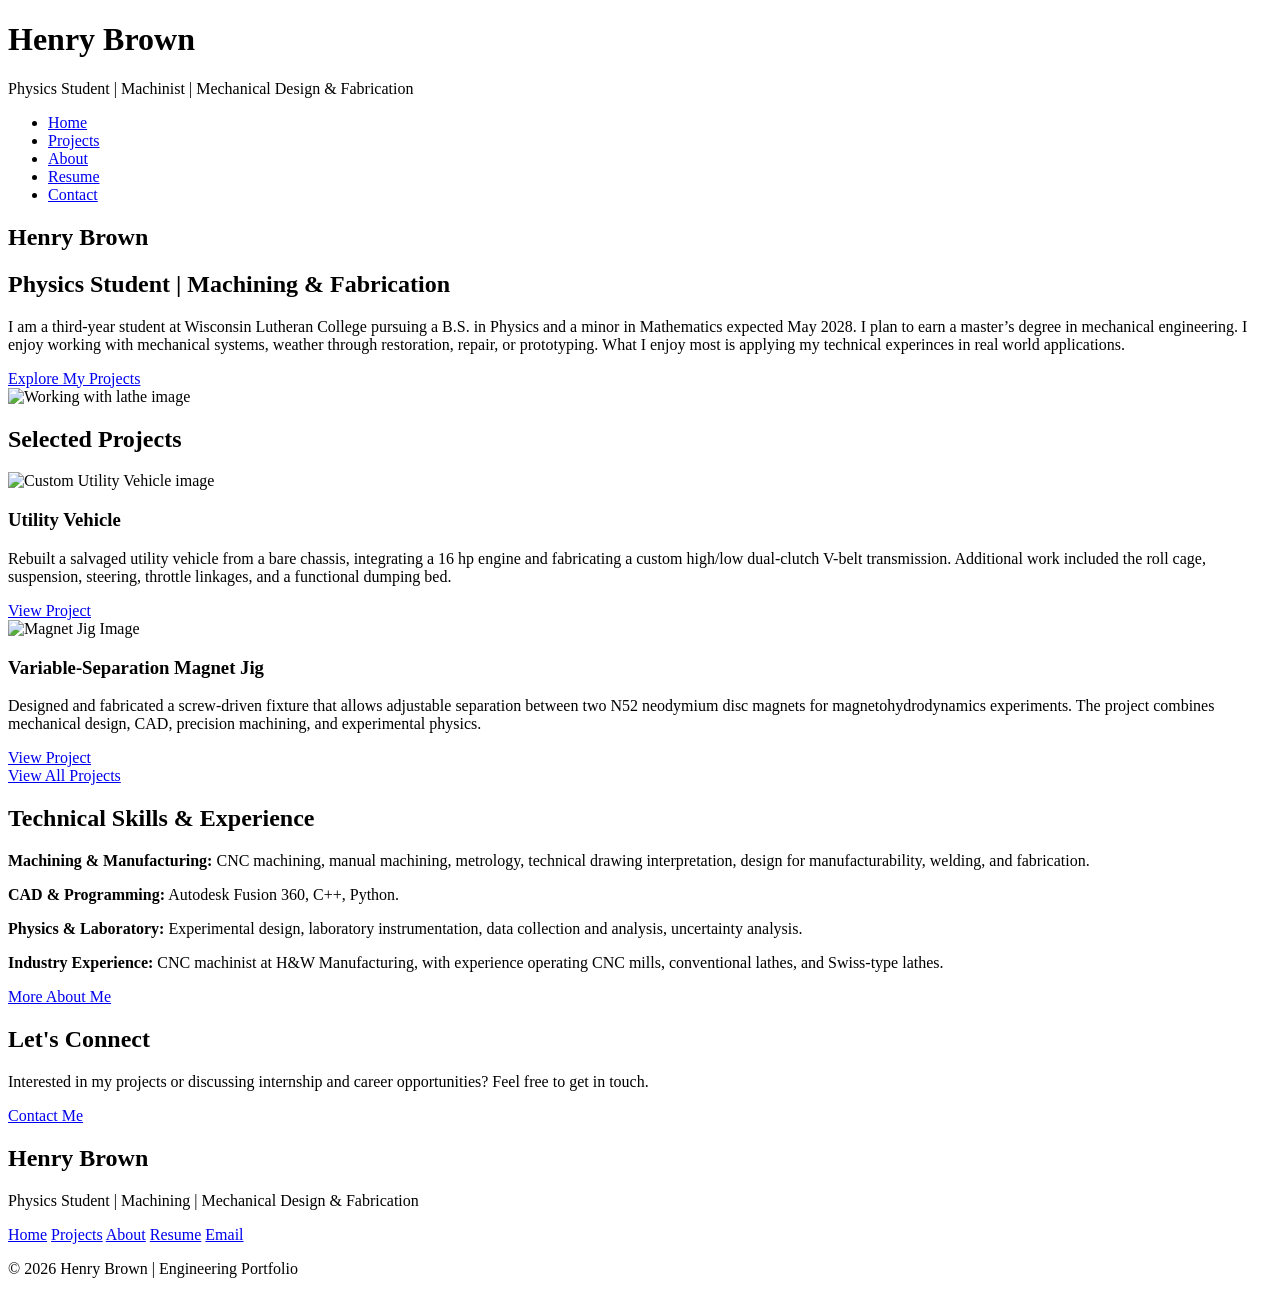
==== index.html @ 11b1290c "Add files via upload initial upload" ====
<!DOCTYPE html>
<html lang="en">
<head>
    <meta charset="UTF-8">
    <meta name="viewport" content="width=device-width, initial-scale=1.0">
    <link rel="stylesheet" href="css/style.css">
    <title>Henry Brown | Engineering Portfolio</title>
    <link rel="apple-touch-icon" sizes="180x180" href="favicon_io/apple-touch-icon.png">
    <link rel="icon" type="image/png" sizes="32x32" href="favicon_io/favicon-32x32.png">
    <link rel="icon" type="image/png" sizes="16x16" href="favicon_io/favicon-16x16.png">
    <link rel="manifest" href="favicon_io/site.webmanifest">
</head>
<body>
    <header>
        <h1 class="title">Henry Brown</h1>
        <p>Physics Student | Machinist | Mechanical Design & Fabrication</p>
    </header>
    <nav>
        <ul>
            <li><a href="index.html">Home</a></li>
            <li><a href="projects.html">Projects</a></li>
            <li><a href="about.html">About</a></li>
            <li><a href="resume.html">Resume</a></li>
            <li><a href="contact.html">Contact</a></li>
        </ul>
    </nav>
    <section class="intro">
        <div class="intro_text">
            <h1>Henry Brown</h1>
            <h2>Physics Student | Machining & Fabrication</h2>
            <p>
                I am a third-year student at Wisconsin Lutheran College pursuing a B.S. in Physics and a minor in Mathematics expected May 2028. I plan to earn a master’s degree in mechanical engineering. I enjoy working with mechanical systems, weather through restoration, repair, or prototyping. What I enjoy most is applying my technical experinces in real world applications.
            </p>
            <a href="projects.html">Explore My Projects</a>
        </div>

        <div class="intro_image">
            <img src="images/lathework.jpeg" alt="Working with lathe image">
        </div>
    </section>
    <section class="featured_projects">
        <h2>Selected Projects</h2>
        <div class="project_grid">
            <article class="project_card">
                <img src="images/Buggy.jpeg" alt="Custom Utility Vehicle image">
                <h3>Utility Vehicle</h3>
                <p>Rebuilt a salvaged utility vehicle from a bare chassis,
                    integrating a 16 hp engine and fabricating a custom
                    high/low dual-clutch V-belt transmission. Additional work
                    included the roll cage, suspension, steering, throttle
                    linkages, and a functional dumping bed.  </p>
                <a href="projects/utility-vehicle.html">
                    View Project
                </a>
            </article>

            <article class="project_card">
                <img src="images/MagnetJig.png" alt="Magnet Jig Image">
                <h3>Variable-Separation Magnet Jig</h3>
                <p> Designed and fabricated a screw-driven fixture that allows
                    adjustable separation between two N52 neodymium disc magnets
                    for magnetohydrodynamics experiments. The project combines
                    mechanical design, CAD, precision machining, and experimental
                    physics.</p>
                <a href="projects/magnet-jig.html">
                    View Project
                </a>
            </article>
        </div>

        <a href="projects.html">View All Projects</a>
    </section>
    <section class="technical_background">
        <h2>Technical Skills & Experience</h2>

        <p>
            <strong>Machining & Manufacturing:</strong>
            CNC machining, manual machining, metrology, technical
            drawing interpretation, design for manufacturability,
            welding, and fabrication.
        </p>

        <p>
            <strong>CAD & Programming:</strong>
            Autodesk Fusion 360, C++, Python.
        </p>

        <p>
            <strong>Physics & Laboratory:</strong>
            Experimental design, laboratory instrumentation,
            data collection and analysis, uncertainty analysis.
        </p>

        <p>
            <strong>Industry Experience:</strong>
            CNC machinist at H&W Manufacturing, with experience
            operating CNC mills, conventional lathes, and Swiss-type
            lathes.
        </p>

        <a href="about.html">More About Me</a>
    </section>
    <section class="contact">
        <h2>Let's Connect</h2>
        <p> Interested in my projects or discussing internship
            and career opportunities? Feel free to get in touch.</p>
        <a href="contact.html">Contact Me</a>
    </section>


    <footer>
        <div class="footer_main">
            <div class="footer_title">
                <h2>Henry Brown</h2>
                <p>Physics Student | Machining | Mechanical Design & Fabrication</p>
            </div>

            <div class="footer_links">
                <a href="index.html">Home</a>
                <a href="projects.html">Projects</a>
                <a href="about.html">About</a>
                <a href="resume.html">Resume</a>
                <a href="mailto:henrywbrown15@gmail.com">Email</a>
            </div>
        </div>

        <div class="footer_bottom">
            <p>&copy; 2026 Henry Brown | Engineering Portfolio</p>
        </div>
    </footer>
</body>
</html>
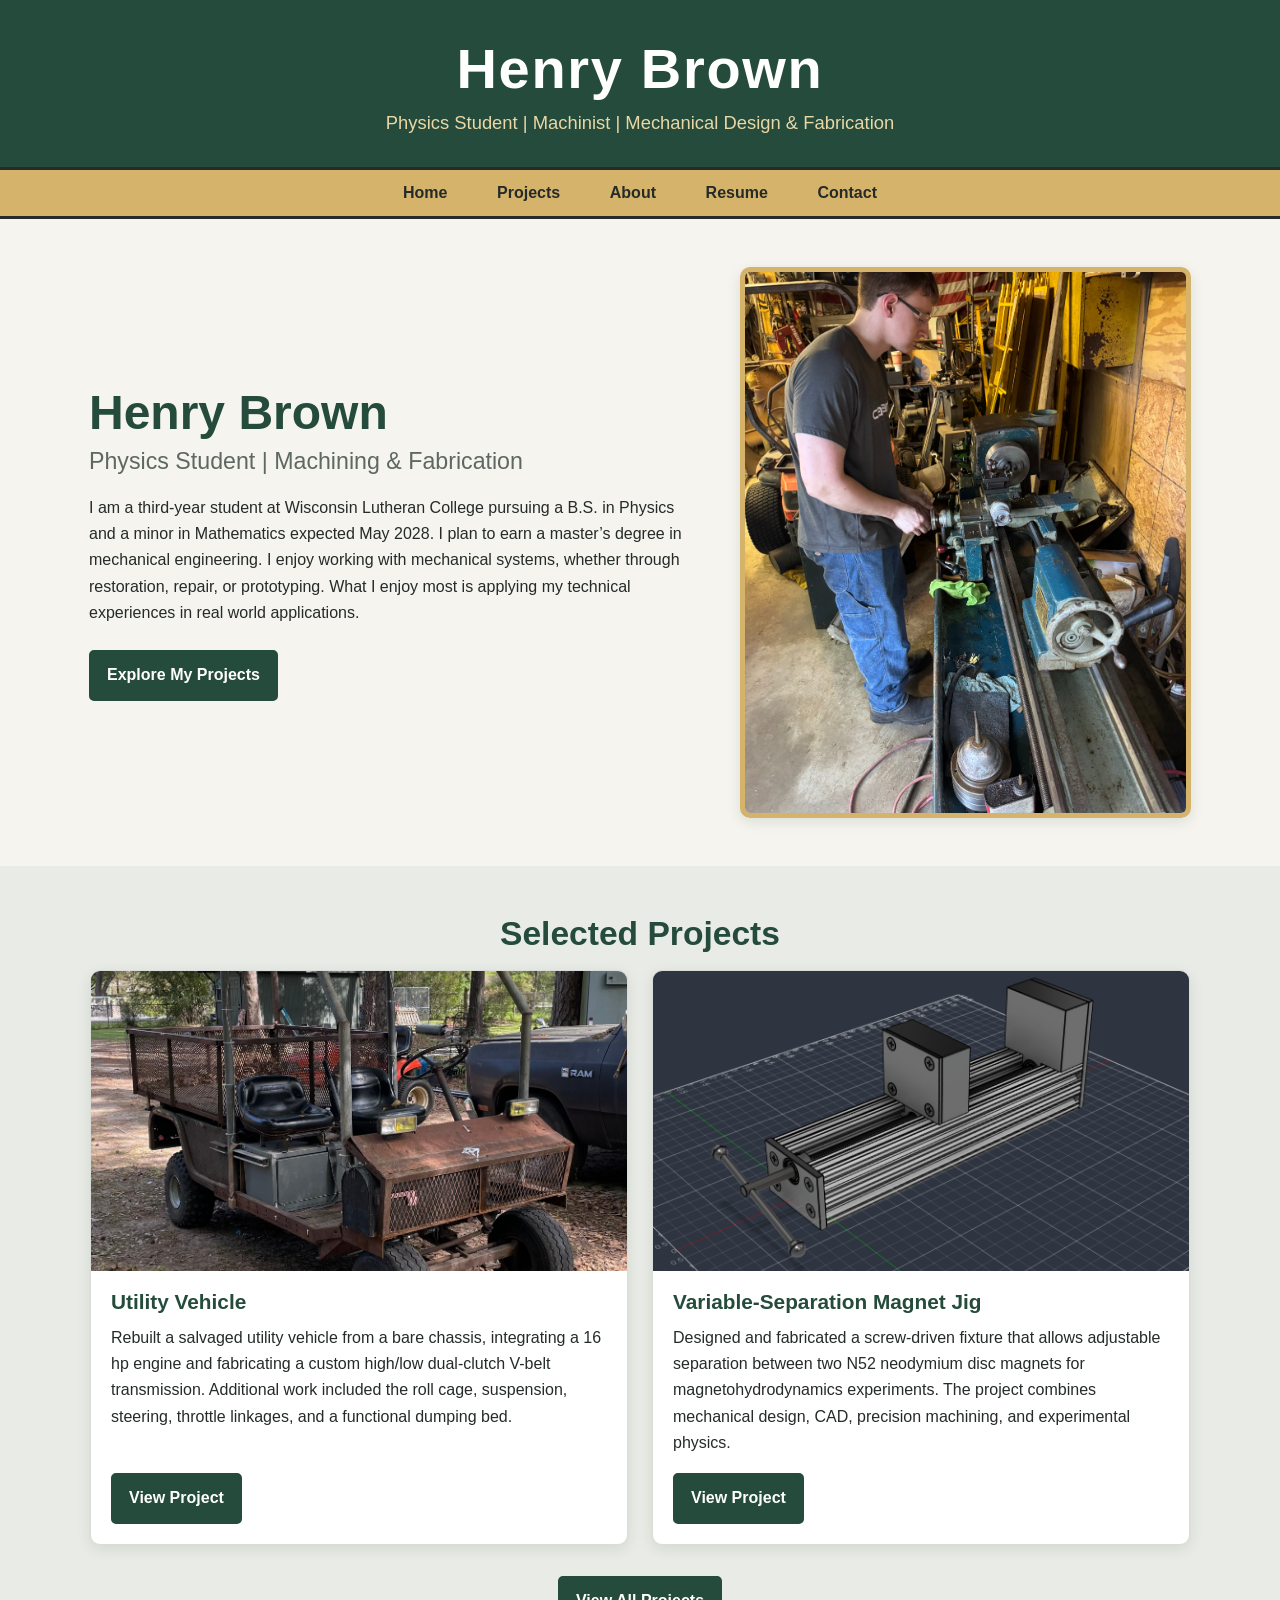
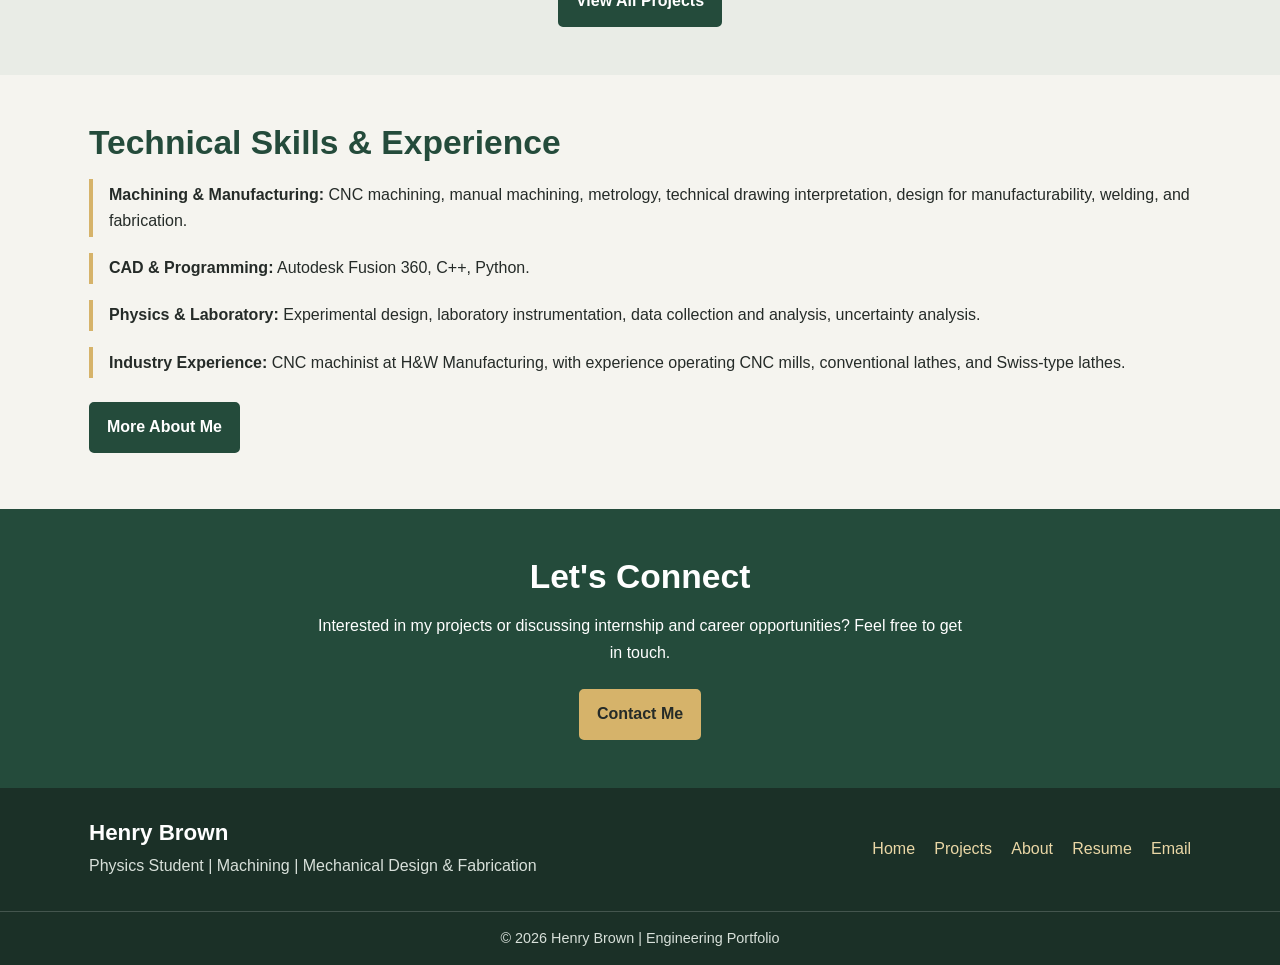
==== commit 524b1a73: "fix typos in index.html" ====
--- a/index.html
+++ b/index.html
@@ -29,7 +29,7 @@
             <h1>Henry Brown</h1>
             <h2>Physics Student | Machining & Fabrication</h2>
             <p>
-                I am a third-year student at Wisconsin Lutheran College pursuing a B.S. in Physics and a minor in Mathematics expected May 2028. I plan to earn a master’s degree in mechanical engineering. I enjoy working with mechanical systems, weather through restoration, repair, or prototyping. What I enjoy most is applying my technical experinces in real world applications.
+                I am a third-year student at Wisconsin Lutheran College pursuing a B.S. in Physics and a minor in Mathematics expected May 2028. I plan to earn a master’s degree in mechanical engineering. I enjoy working with mechanical systems, whether through restoration, repair, or prototyping. What I enjoy most is applying my technical experiences in real world applications.
             </p>
             <a href="projects.html">Explore My Projects</a>
         </div>
@@ -129,4 +129,4 @@
         </div>
     </footer>
 </body>
-</html>+</html>
--- a/css/style.css
+++ b/css/style.css
@@ -0,0 +1,554 @@
+/* Henry Brown | Engineering Portfolio
+   Consolidated responsive stylesheet. Replace css/style.css with this file. */
+
+/* 1. Theme and global defaults */
+:root {
+    --green: #244b3b;
+    --green-light: #3f6b55;
+    --green-dark: #1b3027;
+    --gold: #d6b36a;
+    --gold-light: #ead7a6;
+    --ink: #252b28;
+    --muted: #5e6862;
+    --paper: #f5f4ef;
+    --white: #fff;
+    --line: #d8ddd7;
+    --shadow: 0 4px 14px rgba(24, 38, 30, .10);
+    --radius: 10px;
+    --content-width: 1150px;
+}
+
+*, *::before, *::after { box-sizing: border-box; }
+html { scroll-behavior: smooth; -webkit-text-size-adjust: 100%; }
+body {
+    margin: 0;
+    background: var(--paper);
+    color: var(--ink);
+    font: 16px/1.65 Arial, Helvetica, sans-serif;
+}
+img, video { display: block; max-width: 100%; }
+h1, h2, h3, h4 { margin-top: 0; line-height: 1.2; overflow-wrap: break-word; }
+h2 { margin-bottom: 1rem; color: var(--green); font-size: clamp(1.55rem, 3vw, 2.1rem); }
+p { margin-top: 0; }
+a { color: var(--green); text-underline-offset: 3px; overflow-wrap: anywhere; }
+a:hover { color: #805d1b; }
+a:focus-visible, button:focus-visible { outline: 3px solid var(--gold); outline-offset: 3px; }
+button { font: inherit; }
+main, section, article { min-width: 0; }
+
+/* 2. Header and navigation */
+header {
+    padding: clamp(1.5rem, 4vw, 2.2rem) 1.25rem 1.8rem;
+    background: var(--green);
+    color: var(--white);
+    text-align: center;
+}
+header .title {
+    margin: 0 0 .35rem;
+    color: var(--white);
+    font-size: clamp(2rem, 5vw, 3.5rem);
+    letter-spacing: .03em;
+}
+header p { margin: 0; color: var(--gold-light); font-size: clamp(.9rem, 2vw, 1.15rem); }
+nav {
+    width: 100%;
+    margin: 0;
+    padding: 0;
+    background: var(--gold);
+    box-shadow: inset 0 3px var(--ink), inset 0 -3px var(--ink);
+}
+nav ul {
+    display: flex;
+    flex-wrap: wrap;
+    align-items: stretch;
+    justify-content: center;
+    max-width: 1100px;
+    margin: 0 auto;
+    padding: 0;
+    list-style: none;
+}
+nav li { display: flex; margin: 0; padding: 0; }
+nav a {
+    display: flex;
+    align-items: center;
+    justify-content: center;
+    min-height: 52px;
+    padding: .85rem clamp(.8rem, 2vw, 1.55rem);
+    color: var(--ink);
+    font-size: 1rem;
+    font-weight: 700;
+    line-height: 1.3;
+    text-align: center;
+    text-decoration: none;
+    transition: background-color .18s ease, color .18s ease;
+}
+nav a:hover, nav a:focus-visible { background: var(--green-light); color: var(--white); }
+
+/* 3. Shared call-to-action links */
+.intro_text > a, .project_card > a, .featured_projects > a,
+.technical_background > a, .contact > a, .category_card > a,
+body > p:first-of-type a {
+    display: inline-block;
+    margin-top: .45rem;
+    padding: .65rem 1rem;
+    border: 2px solid var(--green);
+    border-radius: 5px;
+    background: var(--green);
+    color: var(--white);
+    font-weight: 700;
+    text-decoration: none;
+    transition: background-color .18s ease, border-color .18s ease;
+}
+.intro_text > a:hover, .project_card > a:hover, .featured_projects > a:hover,
+.technical_background > a:hover, .contact > a:hover, .category_card > a:hover,
+body > p:first-of-type a:hover {
+    border-color: var(--green-light);
+    background: var(--green-light);
+    color: var(--white);
+}
+
+/* 4. Homepage */
+.intro, .featured_projects, .technical_background, .contact,
+.projects_page, .resume_page {
+    margin-right: auto;
+    margin-left: auto;
+    padding: 3rem 1.5rem;
+}
+.intro {
+    display: grid;
+    grid-template-columns: minmax(0, 1.15fr) minmax(0, .85fr);
+    align-items: center;
+    gap: clamp(1.5rem, 4vw, 2.5rem);
+    max-width: var(--content-width);
+}
+.intro_text h1 { margin-bottom: .4rem; color: var(--green); font-size: clamp(2rem, 4vw, 3rem); }
+.intro_text h2 { margin-bottom: 1.2rem; color: var(--muted); font-size: clamp(1.1rem, 2.5vw, 1.45rem); font-weight: 500; }
+.intro_text p { max-width: 680px; }
+.intro_image { min-width: 0; }
+.intro_image img {
+    width: 100%;
+    height: clamp(300px, 43vw, 600px);
+    border: 5px solid var(--gold);
+    border-radius: var(--radius);
+    box-shadow: var(--shadow);
+    object-fit: cover;
+    object-position: center;
+}
+.featured_projects { max-width: none; background: #e9ece6; text-align: center; }
+.featured_projects > h2, .featured_projects > .project_grid, .featured_projects > a {
+    max-width: 1100px;
+    margin-right: auto;
+    margin-left: auto;
+}
+.project_grid {
+    display: grid;
+    grid-template-columns: repeat(2, minmax(0, 1fr));
+    gap: 1.5rem;
+    margin-bottom: 1.5rem;
+    text-align: left;
+}
+.project_card, .category_card {
+    display: flex;
+    min-width: 0;
+    flex-direction: column;
+    overflow: hidden;
+    border: 1px solid var(--line);
+    border-radius: var(--radius);
+    background: var(--white);
+    box-shadow: var(--shadow);
+}
+.project_card img { width: 100%; height: 300px; object-fit: cover; }
+.project_card h3, .category_card h3 {
+    margin: 1.2rem 1.25rem .6rem;
+    color: var(--green);
+    font-size: 1.3rem;
+}
+.project_card p, .category_card p { margin: 0 1.25rem 1rem; }
+.project_card > a, .category_card > a { align-self: flex-start; margin: auto 1.25rem 1.25rem; }
+.technical_background { max-width: var(--content-width); padding-bottom: 3.5rem; }
+.technical_background p { margin-bottom: 1rem; padding: .15rem 0 .15rem 1rem; border-left: 4px solid var(--gold); }
+.contact { max-width: none; background: var(--green); color: var(--white); text-align: center; }
+.contact h2 { color: var(--white); }
+.contact p { max-width: 650px; margin-right: auto; margin-left: auto; }
+.contact > a { border-color: var(--gold); background: var(--gold); color: var(--ink); }
+.contact > a:hover { border-color: var(--gold-light); background: var(--gold-light); color: var(--ink); }
+
+/* 5. Projects overview */
+.projects_page { max-width: var(--content-width); min-height: 60vh; }
+.projects_intro { max-width: 780px; margin: 0 auto 2rem; text-align: center; }
+.projects_intro p { color: var(--muted); font-size: 1.05rem; }
+.project_categories { display: grid; grid-template-columns: repeat(2, minmax(0, 1fr)); gap: 1.5rem; }
+.category_card img { width: 100%; height: 320px; object-fit: cover; }
+
+/* 6. Resume */
+.resume_page { max-width: 950px; padding-top: 2.5rem; }
+.resume_intro { margin-bottom: 2rem; padding-bottom: 1rem; border-bottom: 3px solid var(--gold); }
+.resume_intro h2 { margin-bottom: .5rem; }
+.resume_intro p { margin-bottom: 0; }
+.resume_section { margin-bottom: 2rem; }
+.resume_section > h3 { margin-bottom: 1rem; padding-bottom: .45rem; border-bottom: 2px solid var(--gold); color: var(--green); font-size: 1.35rem; }
+.resume_item { margin-bottom: 1.5rem; }
+.resume_item h4 { margin-bottom: .25rem; font-size: 1.08rem; }
+.resume_item p { margin-bottom: .6rem; color: var(--muted); }
+.resume_item ul, .resume_section > ul { margin-top: .4rem; padding-left: 1.4rem; }
+.resume_item li, .resume_section li { margin-bottom: .35rem; }
+/* Existing resume PDF link if it is a direct paragraph under body. */
+body > p:first-of-type { margin: 1rem auto; padding: 0 1.5rem; text-align: center; }
+
+/* 7. Contact page */
+.contact_page {
+    max-width: 1000px;
+    min-height: 60vh;
+    margin-right: auto;
+    margin-left: auto;
+    padding: 3rem 1.5rem 4rem;
+}
+.contact_intro { max-width: 700px; margin: 0 auto 2.5rem; text-align: center; }
+.contact_intro h2 { margin-bottom: 1rem; }
+.contact_intro p { color: var(--muted); font-size: 1.05rem; }
+.contact_details { display: grid; grid-template-columns: repeat(3, minmax(0, 1fr)); gap: 1.5rem; }
+.contact_item {
+    min-width: 0;
+    overflow-wrap: anywhere;
+    padding: 1.5rem;
+    border: 1px solid var(--line);
+    border-top: 4px solid var(--gold);
+    border-radius: 8px;
+    background: var(--white);
+    box-shadow: var(--shadow);
+}
+.contact_item h3 { margin-bottom: .75rem; color: var(--green); font-size: 1.2rem; }
+.contact_item p { margin-bottom: 0; }
+.contact_item a { font-weight: 600; }
+.contact_item a:hover { color: var(--green-light); }
+
+/* 8. Individual project pages */
+.project_page { max-width: 1200px; margin: 0 auto; padding: 3rem 1.5rem; }
+.project_intro { max-width: 850px; margin: 0 auto 3rem; text-align: center; }
+.project_intro h2 { margin-bottom: 1.25rem; font-size: clamp(1.8rem, 4vw, 2.6rem); }
+.project_intro p { color: var(--muted); font-size: 1.05rem; line-height: 1.8; text-align: left; }
+.project_details { display: flex; flex-direction: column; gap: 2rem; }
+.project_row {
+    display: grid;
+    grid-template-columns: repeat(2, minmax(0, 1fr));
+    align-items: center;
+    gap: 2rem;
+    min-width: 0;
+    overflow: hidden;
+    padding: 1.5rem;
+    border: 1px solid var(--line);
+    border-radius: var(--radius);
+    background: var(--white);
+    box-shadow: var(--shadow);
+}
+.project_row img { width: 100%; height: 400px; border-radius: 7px; object-fit: cover; }
+.project_row.reverse img { order: 2; }
+.project_row.reverse .project_text { order: 1; }
+.project_text { min-width: 0; }
+.project_text h3 { margin-bottom: 1rem; color: var(--green); font-size: 1.5rem; }
+.project_text p { margin-bottom: 0; line-height: 1.8; }
+
+.project_gallery {
+    display: grid;
+    grid-template-columns: repeat(3, minmax(0, 1fr));
+    gap: 1.25rem;
+    margin-top: 3rem;
+}
+.project_gallery img, .project_gallery video {
+    width: 100%;
+    height: 350px;
+    border: 1px solid var(--line);
+    border-radius: 8px;
+    background: var(--ink);
+}
+.project_gallery img { object-fit: cover; }
+.project_gallery video { object-fit: contain; }
+
+/* Artwork and restorations: larger images, complete image visible. */
+.art_page .project_row, .restoration_page .project_row {
+    grid-template-columns: minmax(0, 1.3fr) minmax(0, 1fr);
+    gap: 35px;
+    margin-bottom: 40px;
+}
+.art_page .project_row.reverse, .restoration_page .project_row.reverse {
+    grid-template-columns: minmax(0, 1fr) minmax(0, 1.3fr);
+}
+.art_page .project_row img, .restoration_page .project_row img {
+    width: 100%;
+    height: 450px;
+    padding: 10px;
+    background: var(--white);
+    object-fit: contain;
+}
+.finalimagemagnetjig { height: 500px !important; }
+
+/* Optional restoration photo/video grid */
+.restoration_page .project_gallery {
+    grid-template-columns: repeat(3, minmax(0, 1fr));
+    gap: 25px;
+    margin-top: 40px;
+}
+.restoration_page .project_gallery img, .restoration_page .project_gallery video {
+    width: 100%;
+    height: 450px;
+    padding: 10px;
+    border-radius: 8px;
+    background: var(--white);
+    object-fit: contain;
+}
+
+/* Restoration image carousel */
+.restoration_carousel {
+    display: flex;
+    align-items: center;
+    justify-content: center;
+    gap: 20px;
+    max-width: 1000px;
+    margin: 40px auto 10px;
+}
+.carousel_view { flex: 1; min-width: 0; text-align: center; }
+.carousel_view img {
+    width: 100%;
+    height: 550px;
+    border-radius: 8px;
+    background: var(--white);
+    object-fit: contain;
+}
+.carousel_btn {
+    display: inline-flex;
+    flex: 0 0 48px;
+    align-items: center;
+    justify-content: center;
+    width: 48px;
+    height: 48px;
+    padding: 0;
+    border: 0;
+    border-radius: 50%;
+    background: var(--green);
+    color: var(--white);
+    font-size: 1.3rem;
+    cursor: pointer;
+    transition: background-color .18s ease;
+}
+.carousel_btn:hover, .carousel_btn:focus-visible { background: var(--green-light); }
+.carousel_counter { margin-bottom: 40px; color: var(--muted); font-size: .95rem; text-align: center; }
+
+/* 9. About page */
+.about_page { width: min(90%, 1100px); margin: 0 auto; padding: 45px 0 60px; }
+.about_intro {
+    display: flex;
+    align-items: center;
+    gap: 30px;
+    margin-bottom: 30px;
+    padding: 35px 40px;
+    border-left: 5px solid var(--gold);
+    border-radius: 8px;
+    background: var(--white);
+    box-shadow: var(--shadow);
+}
+.about_text { flex: 1 1 auto; min-width: 0; }
+.about_intro h1 { margin: 0 0 20px; color: var(--green); font-size: clamp(1.8rem, 3vw, 2.2rem); }
+.about_intro p { margin: 0; color: var(--ink); font-size: 1.05rem; line-height: 1.9; }
+.about_intro img {
+    flex: 0 1 280px;
+    width: 280px;
+    max-width: 40%;
+    aspect-ratio: 3 / 4;
+    border-radius: 8px;
+    object-fit: cover;
+}
+.about_section {
+    margin-bottom: 25px;
+    padding: 30px 40px;
+    border: 1px solid var(--line);
+    border-radius: 8px;
+    background: var(--white);
+    box-shadow: var(--shadow);
+}
+.about_section h2 { margin: 0 0 16px; padding-bottom: 10px; border-bottom: 2px solid var(--gold-light); color: var(--green); font-size: 1.6rem; }
+.about_section p { margin: 0; color: var(--ink); font-size: 1.02rem; line-height: 1.9; }
+
+/* 10. Footer */
+footer { background: var(--green-dark); color: var(--white); }
+.footer_main {
+    display: flex;
+    align-items: center;
+    justify-content: space-between;
+    flex-wrap: wrap;
+    gap: 2rem;
+    max-width: 1150px;
+    margin: 0 auto;
+    padding: 2rem 1.5rem;
+}
+.footer_title h2 { margin-bottom: .35rem; color: var(--white); font-size: 1.4rem; }
+.footer_title p { margin-bottom: 0; color: #d8e0da; }
+.footer_links { display: flex; flex-wrap: wrap; gap: .75rem 1.2rem; }
+.footer_links a { color: var(--gold-light); text-decoration: none; }
+.footer_links a:hover { color: var(--white); text-decoration: underline; }
+.footer_bottom { padding: .9rem 1.5rem; border-top: 1px solid rgba(255, 255, 255, .18); text-align: center; }
+.footer_bottom p { margin: 0; color: #d8e0da; font-size: .9rem; }
+
+/* 11. Tablet: reduce columns and image heights */
+@media (max-width: 900px) {
+    .intro { grid-template-columns: minmax(0, 1fr) minmax(0, .8fr); }
+    .intro_image img { height: 440px; }
+
+    .project_row, .art_page .project_row, .restoration_page .project_row,
+    .art_page .project_row.reverse, .restoration_page .project_row.reverse {
+        grid-template-columns: repeat(2, minmax(0, 1fr));
+        gap: 1.25rem;
+        padding: 1.25rem;
+    }
+    .project_row img, .art_page .project_row img, .restoration_page .project_row img { height: 320px; }
+    .project_text h3 { font-size: 1.3rem; }
+
+    .project_gallery, .restoration_page .project_gallery { grid-template-columns: repeat(2, minmax(0, 1fr)); }
+    .project_gallery img, .project_gallery video,
+    .restoration_page .project_gallery img, .restoration_page .project_gallery video { height: 320px; }
+
+    .contact_details { grid-template-columns: repeat(2, minmax(0, 1fr)); }
+}
+
+/* 12. Phones */
+@media (max-width: 640px) {
+    body { font-size: 15px; }
+    header { padding: 1.5rem 1rem 1.3rem; }
+    header .title { font-size: clamp(1.9rem, 8vw, 2.5rem); }
+    header p { max-width: 34rem; margin: 0 auto; line-height: 1.5; }
+    nav ul {
+        flex-direction: column;
+        align-items: center;
+        gap: 0;
+        padding-left: 0;
+        width: 100%;
+    }
+
+    nav li {
+        width: 100%;
+        text-align: center;
+        border-bottom: 2px solid #282D29;
+    }
+
+    nav li:last-child {
+        border-bottom: none;
+    }
+
+    nav a {
+        display: block;
+        width: 100%;
+        box-sizing: border-box;
+        text-align: center;
+        padding: 10px;
+        border: none;
+    }
+
+
+    .intro, .featured_projects, .technical_background, .contact,
+    .projects_page, .resume_page { padding: 2rem 1rem; }
+    .intro { grid-template-columns: minmax(0, 1fr); gap: 1.5rem; }
+    .intro_image { width: 100%; max-width: 520px; margin: 0 auto; }
+    .intro_image img { height: auto; max-height: 380px; aspect-ratio: 4 / 3; object-fit: cover; }
+
+    .project_grid, .project_categories { grid-template-columns: minmax(0, 1fr); gap: 1rem; }
+    .project_card img, .category_card img {
+        height: auto;
+        max-height: 360px;
+        aspect-ratio: 4 / 3;
+        object-fit: cover;
+    }
+    .project_card h3, .category_card h3 { margin-right: 1rem; margin-left: 1rem; }
+    .project_card p, .category_card p { margin-right: 1rem; margin-left: 1rem; }
+    .project_card > a, .category_card > a { margin-right: 1rem; margin-left: 1rem; }
+
+    .project_page { padding: 2rem .85rem; }
+    .project_intro { margin-bottom: 2rem; padding: 0 .2rem; }
+    .project_intro p { font-size: 1rem; }
+    .project_details { gap: 1.25rem; }
+
+    /* Explicit specificity prevents desktop art/restoration columns winning on phones. */
+    .project_row, .art_page .project_row, .restoration_page .project_row,
+    .art_page .project_row.reverse, .restoration_page .project_row.reverse {
+        grid-template-columns: minmax(0, 1fr);
+        gap: 1rem;
+        margin-bottom: 1.25rem;
+        padding: 1rem;
+    }
+    .project_row img, .project_row.reverse img,
+    .art_page .project_row img, .restoration_page .project_row img {
+        order: 0;
+        width: 100%;
+        height: auto;
+        max-height: 420px;
+        padding: 0;
+        object-fit: contain;
+        background: transparent;
+    }
+    .project_row .project_text, .project_row.reverse .project_text { order: 0; }
+    .project_text h3 { margin-bottom: .65rem; font-size: 1.3rem; }
+
+    .project_gallery, .restoration_page .project_gallery {
+        grid-template-columns: minmax(0, 1fr);
+        gap: .85rem;
+        margin-top: 1.5rem;
+    }
+    .project_gallery img, .project_gallery video,
+    .restoration_page .project_gallery img, .restoration_page .project_gallery video {
+        width: 100%;
+        height: auto;
+        max-height: 420px;
+        min-height: 0;
+        padding: 0;
+        object-fit: contain;
+        background: var(--white);
+    }
+    .finalimagemagnetjig { height: auto !important; max-height: 420px; }
+
+    .about_page { width: auto; margin: 0; padding: 2rem 1rem 3rem; }
+    .about_intro { flex-direction: column; align-items: stretch; gap: 1.25rem; padding: 1.25rem; }
+    .about_text { width: 100%; }
+    .about_intro img {
+        flex: 0 1 auto;
+        width: 100%;
+        max-width: 100%;
+        max-height: 420px;
+        aspect-ratio: 4 / 3;
+        object-fit: cover;
+    }
+    .about_intro h1 { margin-bottom: 1rem; font-size: 1.8rem; }
+    .about_intro p, .about_section p { font-size: 1rem; line-height: 1.8; }
+    .about_section { margin-bottom: 1rem; padding: 1.25rem; }
+    .about_section h2 { font-size: 1.4rem; }
+
+    .contact_page { padding: 2rem 1rem 3rem; }
+    .contact_intro { margin-bottom: 2rem; }
+    .contact_details { grid-template-columns: minmax(0, 1fr); gap: 1rem; }
+    .contact_item { padding: 1.25rem; }
+
+    .restoration_carousel { gap: .5rem; margin-top: 1.5rem; }
+    .carousel_view img { height: min(65vh, 420px); min-height: 220px; }
+    .carousel_btn { flex-basis: 36px; width: 36px; height: 36px; font-size: 1rem; }
+    .carousel_counter { margin-bottom: 2rem; }
+
+    .footer_main { align-items: flex-start; flex-direction: column; gap: 1.25rem; padding: 1.5rem 1rem; }
+    .footer_links { gap: .65rem 1rem; }
+    .footer_bottom { padding: .9rem 1rem; }
+    body > p:first-of-type { padding-right: 1rem; padding-left: 1rem; }
+}
+
+/* Very narrow phones */
+@media (max-width: 380px) {
+    nav ul { grid-template-columns: repeat(2, minmax(0, 1fr)); }
+    nav a { font-size: .9rem; }
+    .restoration_carousel { gap: .35rem; }
+    .carousel_btn { flex-basis: 32px; width: 32px; height: 32px; }
+}
+
+/* Accessibility: respect reduced-motion preferences */
+@media (prefers-reduced-motion: reduce) {
+    html { scroll-behavior: auto; }
+    *, *::before, *::after {
+        transition-duration: .01ms !important;
+        animation-duration: .01ms !important;
+        animation-iteration-count: 1 !important;
+    }
+}
